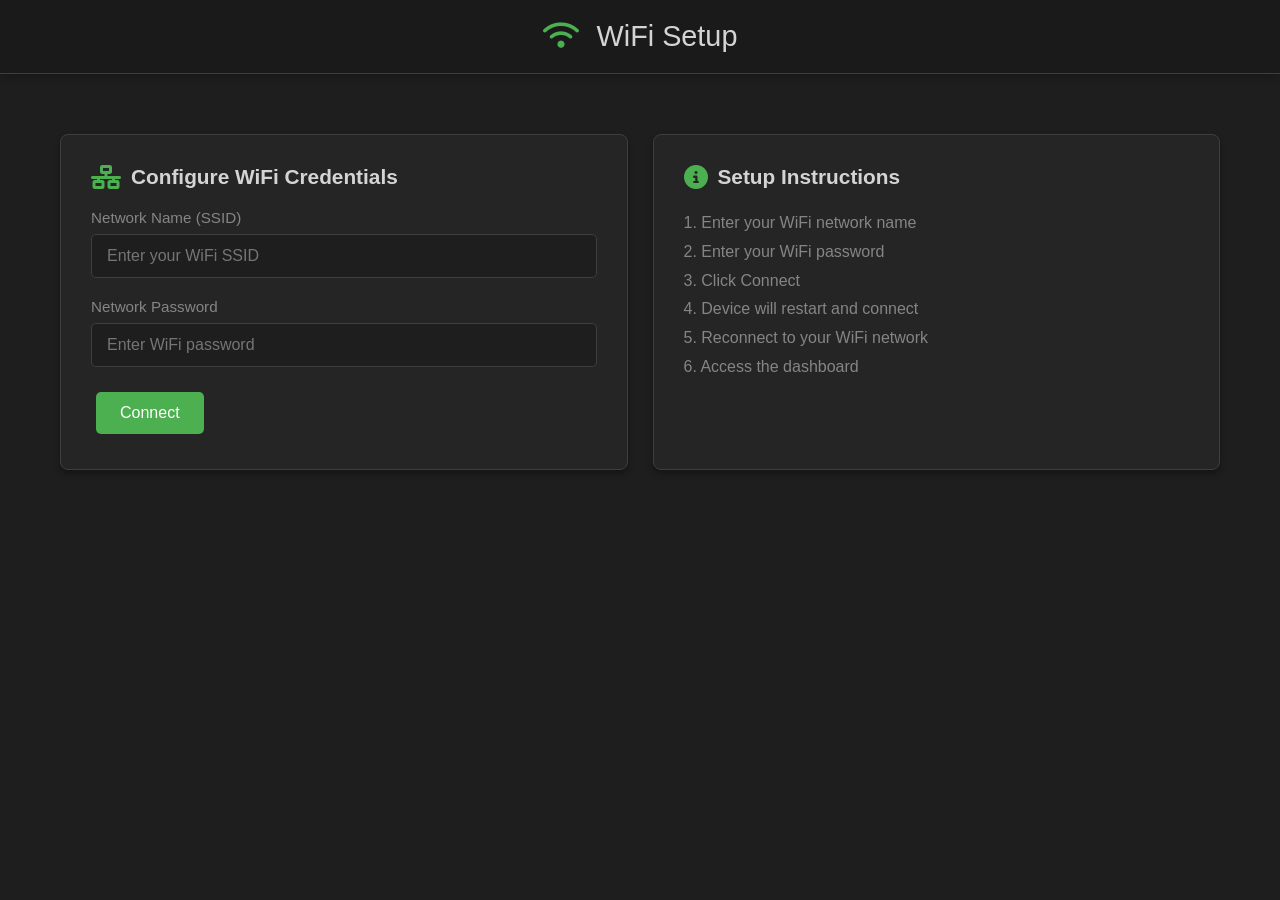
==== data/wifi_setup.html @ 98eff8ab "Implementation without ESP-HOME;" ====
<!DOCTYPE html>
<html>
<head>
    <meta charset="UTF-8">
    <title>WiFi Setup - Climate Control</title>
    <meta name="viewport" content="width=device-width, initial-scale=1">
    <link rel="stylesheet" href="https://cdnjs.cloudflare.com/ajax/libs/font-awesome/6.4.0/css/all.min.css">
    <link rel="stylesheet" type="text/css" href="style.css">
</head>
<body>
    <div class="topnav">
        <h1><i class="fas fa-wifi"></i> WiFi Setup</h1>
    </div>
    
    <div class="content">
        <div class="card-grid">
            <div class="card">
                <p class="card-title">
                    <i class="fas fa-network-wired"></i>
                    Configure WiFi Credentials
                </p>
                <form action="/" method="POST">
                    <label for="ssid">Network Name (SSID)</label>
                    <input type="text" id="ssid" name="ssid" placeholder="Enter your WiFi SSID" required>
                    
                    <label for="pass">Network Password</label>
                    <input type="password" id="pass" name="pass" placeholder="Enter WiFi password" required>
                    
                    <input type="submit" value="Connect">
                </form>
            </div>
            
            <div class="card">
                <p class="card-title">
                    <i class="fas fa-circle-info"></i>
                    Setup Instructions
                </p>
                <p style="color: var(--text-secondary); line-height: 1.8;">
                    1. Enter your WiFi network name<br>
                    2. Enter your WiFi password<br>
                    3. Click Connect<br>
                    4. Device will restart and connect<br>
                    5. Reconnect to your WiFi network<br>
                    6. Access the dashboard
                </p>
            </div>
        </div>
    </div>
</body>
</html>
---- data/style.css ----
:root {
    --bg-dark: #1e1e1e;
    --bg-card: #252526;
    --bg-header: #1a1a1a;
    --border: #3e3e42;
    --text-primary: #d4d4d4;
    --text-secondary: #858585;
    --accent: #4CAF50;
    --accent-hover: #45a049;
    --accent-secondary: #2196F3;
    --danger: #f44336;
    --danger-hover: #da190b;
}

* {
    margin: 0;
    padding: 0;
    box-sizing: border-box;
}

html, body {
    font-family: -apple-system, BlinkMacSystemFont, 'Segoe UI', Roboto, 'Helvetica Neue', Arial, sans-serif;
    background: var(--bg-dark);
    color: var(--text-primary);
    height: 100%;
}

.topnav {
    background: var(--bg-header);
    padding: 20px;
    box-shadow: 0 2px 10px rgba(0,0,0,0.3);
    border-bottom: 1px solid var(--border);
}

.topnav h1 {
    font-size: 1.8rem;
    font-weight: 500;
    color: var(--text-primary);
    margin: 0;
    text-align: center;
}

.topnav h1 i {
    color: var(--accent);
    margin-right: 10px;
}

.content {
    padding: 40px 20px;
    max-width: 1200px;
    margin: 0 auto;
}

.card-grid {
    display: grid;
    grid-template-columns: repeat(2, 1fr); /* 2 columns */
    gap: 25px;
    margin-top: 20px;
}

@media (max-width: 768px) {
    .card-grid {
        grid-template-columns: 1fr; /* 1 column on mobile */
    }
}

.card {
    background: var(--bg-card);
    border: 1px solid var(--border);
    border-radius: 8px;
    padding: 30px;
    box-shadow: 0 4px 6px rgba(0,0,0,0.3);
    transition: transform 0.2s, box-shadow 0.2s;
}

.card:hover {
    transform: translateY(-2px);
    box-shadow: 0 6px 12px rgba(0,0,0,0.4);
}

.card-title {
    font-size: 1.3rem;
    font-weight: 600;
    color: var(--text-primary);
    margin-bottom: 20px;
    display: flex;
    align-items: center;
    gap: 10px;
}

.card-title i {
    color: var(--accent);
    font-size: 1.5rem;
}

/* Form Elements */
form {
    width: 100%;
}

label {
    display: block;
    font-size: 0.95rem;
    color: var(--text-secondary);
    margin-bottom: 8px;
    text-align: left;
}

input[type="text"],
input[type="password"],
input[type="number"],
select {
    width: 100%;
    padding: 12px 15px;
    margin-bottom: 20px;
    background: var(--bg-dark);
    border: 1px solid var(--border);
    border-radius: 5px;
    color: var(--text-primary);
    font-size: 1rem;
    transition: border-color 0.3s;
}

input[type="text"]:focus,
input[type="password"]:focus,
input[type="number"]:focus,
select:focus {
    outline: none;
    border-color: var(--accent);
}

/* Buttons */
button,
input[type="submit"],
.button {
    padding: 12px 24px;
    margin: 5px;
    border: none;
    border-radius: 5px;
    font-size: 1rem;
    font-weight: 500;
    cursor: pointer;
    transition: all 0.3s;
    text-decoration: none;
    display: inline-block;
}

.button-on,
input[type="submit"] {
    background: var(--accent);
    color: white;
}

.button-on:hover,
input[type="submit"]:hover {
    background: var(--accent-hover);
    transform: translateY(-1px);
    box-shadow: 0 4px 8px rgba(76, 175, 80, 0.3);
}

.button-off {
    background: var(--danger);
    color: white;
}

.button-off:hover {
    background: var(--danger-hover);
    transform: translateY(-1px);
    box-shadow: 0 4px 8px rgba(244, 67, 54, 0.3);
}

.button-secondary {
    background: var(--accent-secondary);
    color: white;
}

.button-secondary:hover {
    background: #1976D2;
}

/* State and Values */
.state {
    font-size: 1.1rem;
    color: var(--text-secondary);
    margin-top: 15px;
    padding: 10px;
    background: var(--bg-dark);
    border-radius: 5px;
}

.value {
    color: var(--accent);
    font-weight: 600;
}

.ip {
    font-size: 1.1rem;
    color: var(--text-secondary);
    margin-top: 20px;
}

.ip b {
    color: var(--accent);
    font-family: 'Courier New', monospace;
}

/* Success Message */
.success-message {
    text-align: center;
    padding: 20px;
}

.success-message i {
    font-size: 4rem;
    color: var(--accent);
    margin-bottom: 20px;
}

.success-message h3 {
    font-size: 1.5rem;
    color: var(--text-primary);
    margin-bottom: 15px;
}

/* Status indicators */
.status-indicator {
    display: inline-block;
    width: 12px;
    height: 12px;
    border-radius: 50%;
    margin-right: 8px;
}

.status-on {
    background: var(--accent);
    box-shadow: 0 0 8px var(--accent);
}

.status-off {
    background: var(--text-secondary);
}

/* Responsive */
@media (max-width: 768px) {
    .content {
        padding: 20px 15px;
    }
    
    .card {
        padding: 20px;
    }
    
    .topnav h1 {
        font-size: 1.4rem;
    }
    
    button,
    input[type="submit"] {
        width: 100%;
        margin: 5px 0;
    }
}
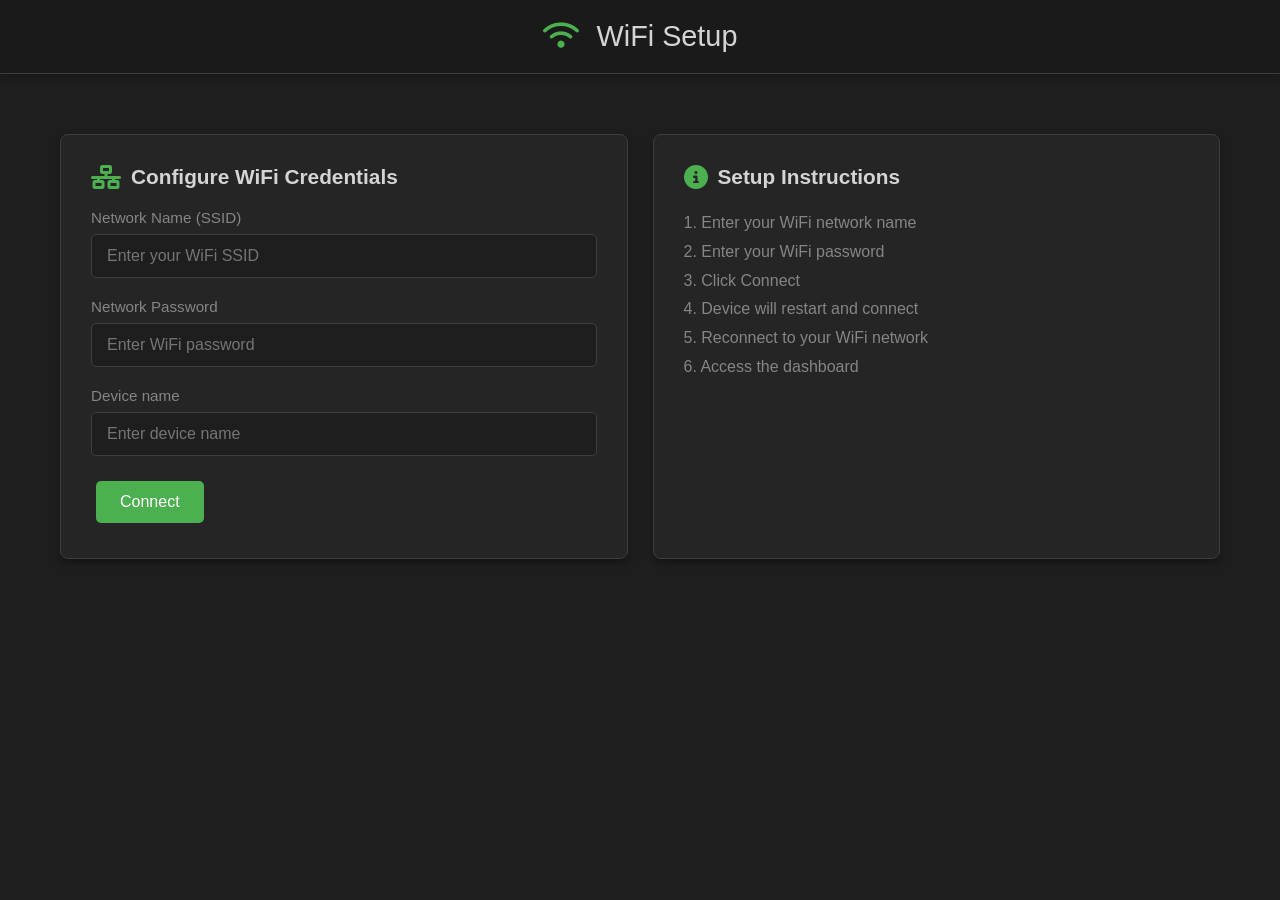
==== commit ff36010d: "non-blocking for delays;" ====
--- a/data/wifi_setup.html
+++ b/data/wifi_setup.html
@@ -25,6 +25,9 @@
                     
                     <label for="pass">Network Password</label>
                     <input type="password" id="pass" name="pass" placeholder="Enter WiFi password" required>
+
+                    <label for="dev_name">Device name</label>
+                    <input type="text" id="dev_name" name="dev_name" placeholder="Enter device name" required>
                     
                     <input type="submit" value="Connect">
                 </form>
